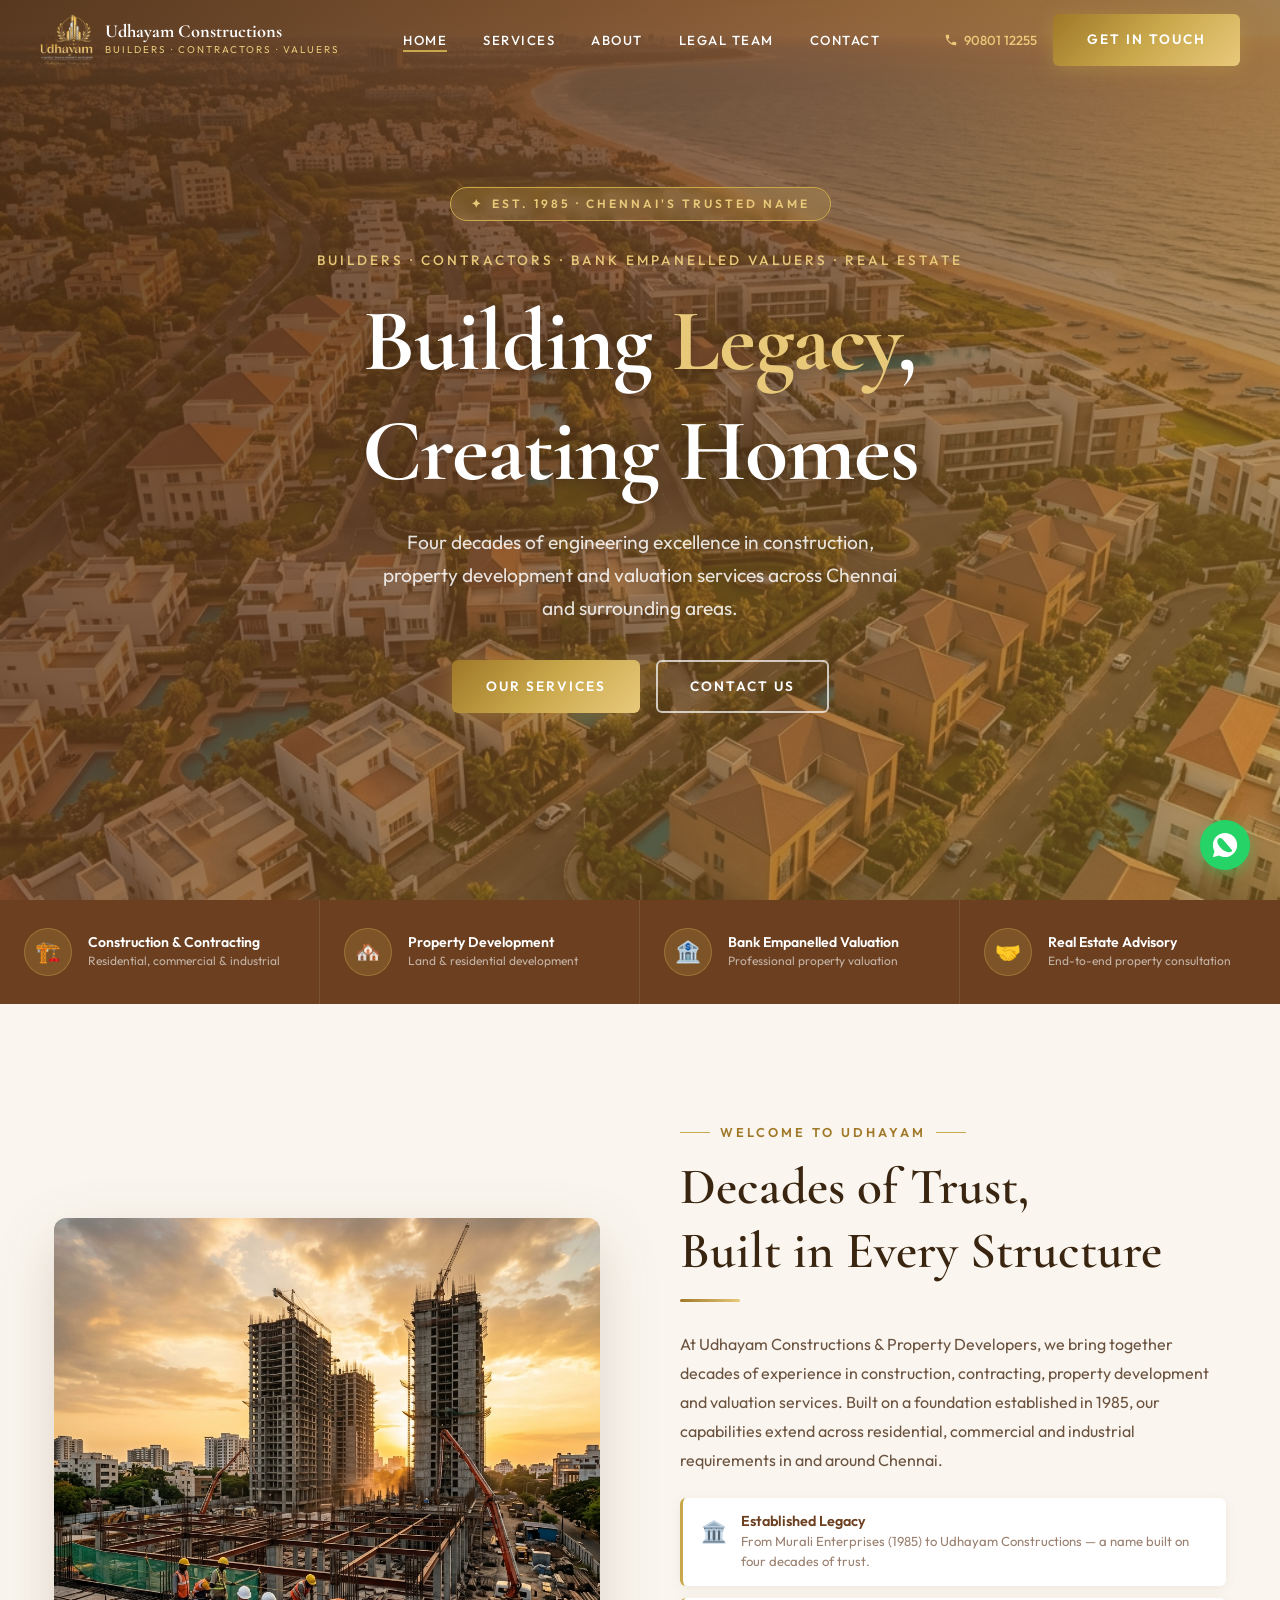
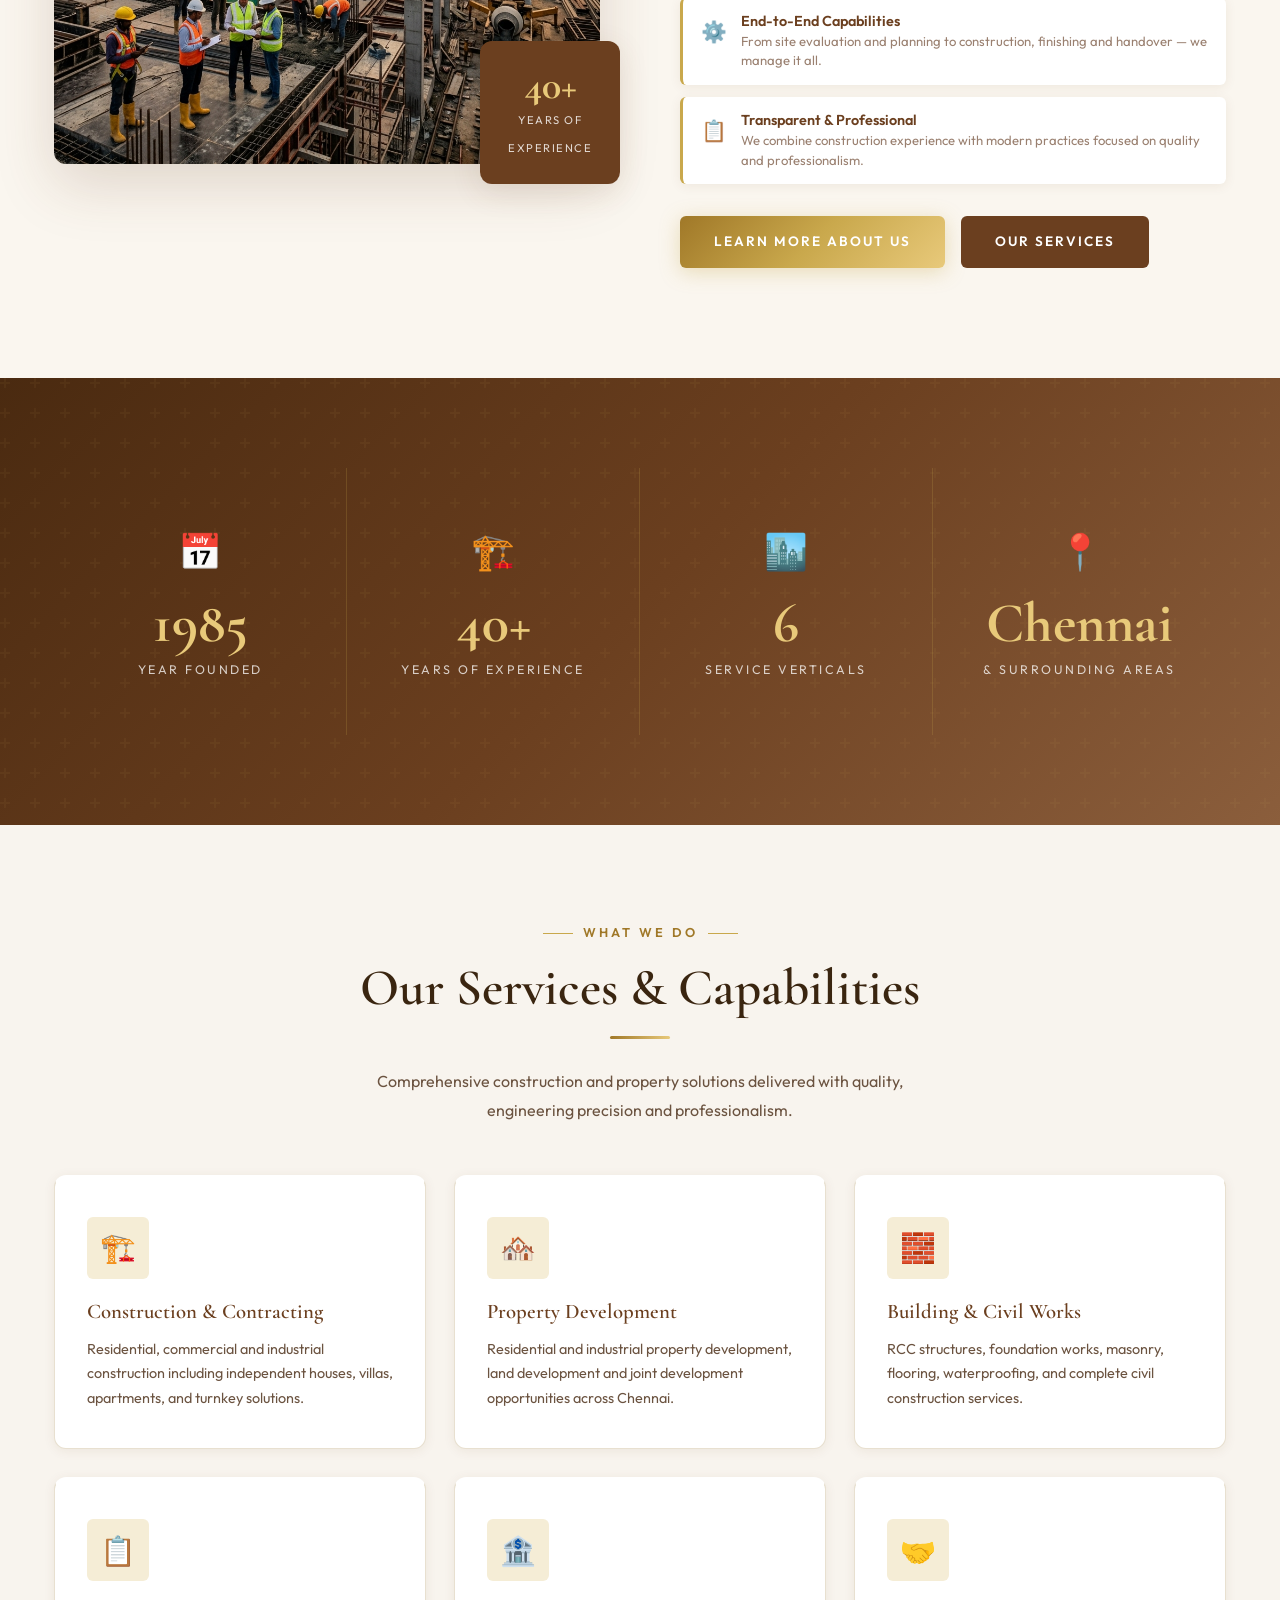
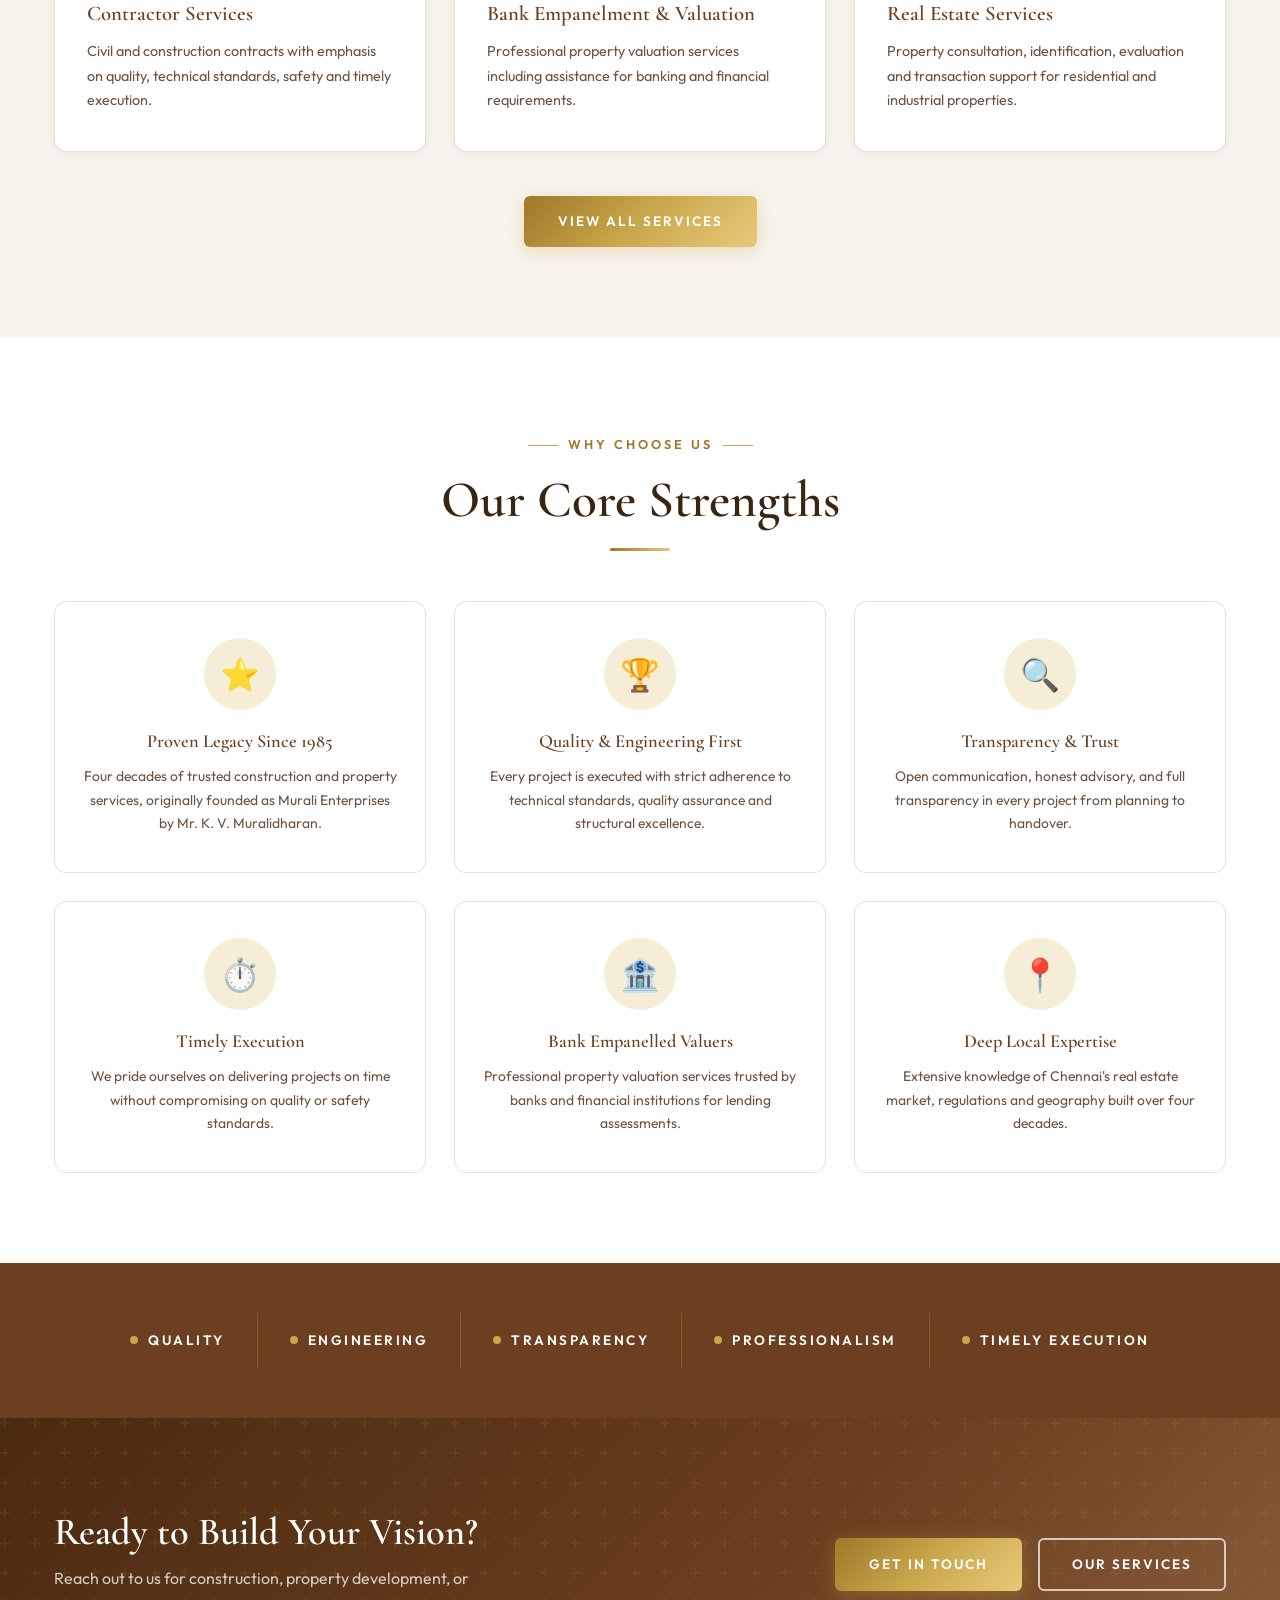
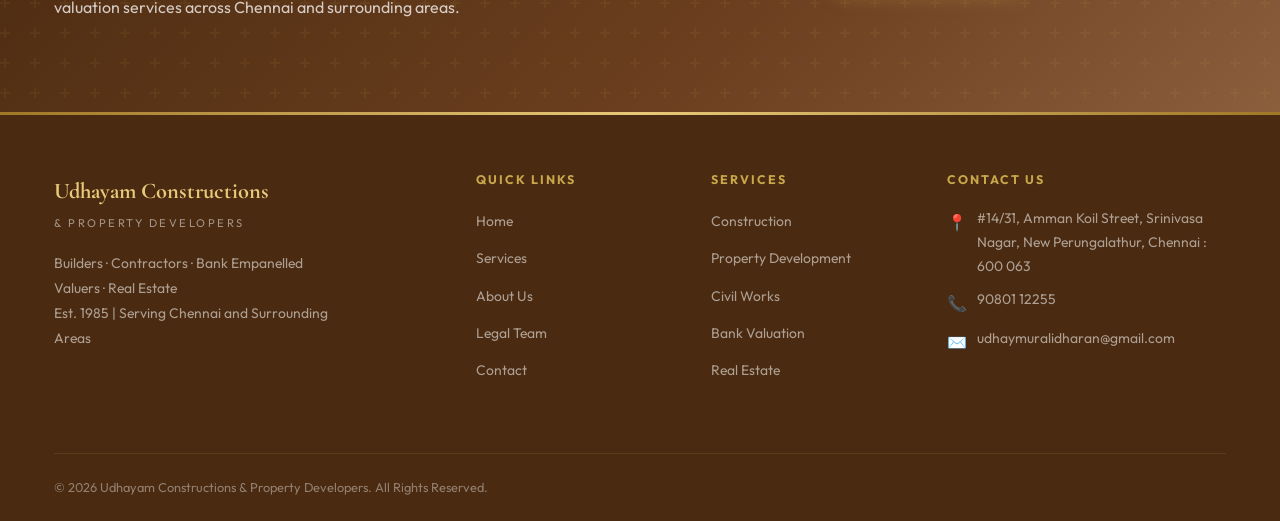
==== index.html @ 4d4fea95 "Initial commit of Udhayam Constructions website" ====
<!DOCTYPE html>
<html lang="en">
<head>
  <meta charset="UTF-8">
  <meta name="viewport" content="width=device-width, initial-scale=1.0">
  <meta http-equiv="X-UA-Compatible" content="IE=edge">
  <title>Udhayam Constructions & Property Developers | Builders, Contractors & Bank Empanelled Valuers – Chennai</title>
  <meta name="description" content="Udhayam Constructions & Property Developers – Est. 1985. Builders, Contractors, Bank Empanelled Valuers & Real Estate in Chennai. Quality construction and property solutions since 1985.">
  <link rel="stylesheet" href="style.css">
  <link rel="preconnect" href="https://fonts.googleapis.com">
  <style>
    /* Home-specific additions */
    .hero { min-height: 100vh; }
  </style>
</head>
<body>

  <!-- NAVBAR -->
  <nav id="navbar">
    <div class="nav-inner">
      <a href="index.html" class="nav-logo">
        <img src="logo.png" alt="Udhayam Constructions Logo">
        <div class="nav-logo-text">
          <span class="brand">Udhayam Constructions</span>
          <span class="tagline">Builders · Contractors · Valuers</span>
        </div>
      </a>
      <ul class="nav-links">
        <li><a href="index.html" class="active">Home</a></li>
        <li><a href="services.html">Services</a></li>
        <li><a href="about.html">About</a></li>
        <li><a href="legal-team.html">Legal Team</a></li>
        <li><a href="contact.html">Contact</a></li>
      </ul>
      <div class="nav-cta">
        <a href="tel:+919080112255" class="nav-phone">
          <svg viewBox="0 0 24 24" fill="currentColor"><path d="M6.62 10.79c1.44 2.83 3.76 5.14 6.59 6.59l2.2-2.2c.27-.27.67-.36 1.02-.24 1.12.37 2.33.57 3.57.57.55 0 1 .45 1 1V20c0 .55-.45 1-1 1-9.39 0-17-7.61-17-17 0-.55.45-1 1-1h3.5c.55 0 1 .45 1 1 0 1.25.2 2.45.57 3.57.11.35.03.74-.25 1.02l-2.2 2.2z"/></svg>
          90801 12255
        </a>
        <a href="contact.html" class="btn-primary">Get In Touch</a>
      </div>
      <div class="hamburger" id="hamburger">
        <span></span><span></span><span></span>
      </div>
    </div>
  </nav>

  <!-- Mobile Nav -->
  <div class="mobile-nav" id="mobileNav">
    <a href="index.html">Home</a>
    <a href="services.html">Services</a>
    <a href="about.html">About</a>
    <a href="legal-team.html">Legal Team</a>
    <a href="contact.html">Contact</a>
    <a href="contact.html" style="color: var(--gold-dark); font-weight:600; margin-top:8px;">📞 90801 12255</a>
  </div>

  <!-- HERO -->
  <section class="hero" id="home">
    <div class="hero-bg"></div>
    <div class="hero-overlay"></div>
    <div class="container" style="width:100%; max-width:100%;">
      <div class="hero-content">
        <div class="hero-badge">
          <span>✦</span> Est. 1985 · Chennai's Trusted Name
        </div>
        <span class="hero-sub-tag">Builders · Contractors · Bank Empanelled Valuers · Real Estate</span>
        <h1>Building <span>Legacy</span>,<br>Creating Homes</h1>
        <p class="hero-subtitle">
          Four decades of engineering excellence in construction, property development and valuation services across Chennai and surrounding areas.
        </p>
        <div class="hero-buttons">
          <a href="services.html" class="btn-primary">Our Services</a>
          <a href="contact.html" class="btn-outline">Contact Us</a>
        </div>
      </div>
    </div>

  </section>

  <!-- FEATURES BAR -->
  <section class="features-bar">
    <div class="container" style="max-width:100%; padding:0;">
      <div class="features-bar-inner">
        <div class="feature-item">
          <div class="feature-icon">🏗️</div>
          <div>
            <h4>Construction & Contracting</h4>
            <p>Residential, commercial & industrial</p>
          </div>
        </div>
        <div class="feature-item">
          <div class="feature-icon">🏘️</div>
          <div>
            <h4>Property Development</h4>
            <p>Land & residential development</p>
          </div>
        </div>
        <div class="feature-item">
          <div class="feature-icon">🏦</div>
          <div>
            <h4>Bank Empanelled Valuation</h4>
            <p>Professional property valuation</p>
          </div>
        </div>
        <div class="feature-item">
          <div class="feature-icon">🤝</div>
          <div>
            <h4>Real Estate Advisory</h4>
            <p>End-to-end property consultation</p>
          </div>
        </div>
      </div>
    </div>
  </section>

  <!-- WELCOME / ABOUT INTRO -->
  <section class="welcome-section section-pad">
    <div class="container">
      <div class="welcome-grid">
        <div class="welcome-image-wrap fade-up">
          <img src="about_bg.png" alt="Udhayam Constructions – Building Legacy Since 1985">
          <div class="image-badge">
            <span class="num">40+</span>
            <span class="label">Years of<br>Experience</span>
          </div>
        </div>
        <div class="welcome-content fade-up">
          <div class="section-title">
            <div class="section-label">Welcome To Udhayam</div>
            <h2>Decades of Trust,<br>Built in Every Structure</h2>
            <span class="gold-line"></span>
            <p>
              At Udhayam Constructions & Property Developers, we bring together decades of experience in construction, contracting, property development and valuation services. Built on a foundation established in 1985, our capabilities extend across residential, commercial and industrial requirements in and around Chennai.
            </p>
          </div>
          <div class="values-list">
            <div class="value-item">
              <div class="value-icon">🏛️</div>
              <div>
                <h4>Established Legacy</h4>
                <p>From Murali Enterprises (1985) to Udhayam Constructions — a name built on four decades of trust.</p>
              </div>
            </div>
            <div class="value-item">
              <div class="value-icon">⚙️</div>
              <div>
                <h4>End-to-End Capabilities</h4>
                <p>From site evaluation and planning to construction, finishing and handover — we manage it all.</p>
              </div>
            </div>
            <div class="value-item">
              <div class="value-icon">📋</div>
              <div>
                <h4>Transparent & Professional</h4>
                <p>We combine construction experience with modern practices focused on quality and professionalism.</p>
              </div>
            </div>
          </div>
          <div style="margin-top:32px; display:flex; gap:16px; flex-wrap:wrap;">
            <a href="about.html" class="btn-primary">Learn More About Us</a>
            <a href="services.html" class="btn-brown">Our Services</a>
          </div>
        </div>
      </div>
    </div>
  </section>

  <!-- STATS -->
  <section class="stats-section section-pad">
    <div class="container">
      <div class="stats-grid">
        <div class="stat-card fade-up">
          <div class="stat-icon">📅</div>
          <div class="stat-num">1985</div>
          <div class="stat-label">Year Founded</div>
        </div>
        <div class="stat-card fade-up">
          <div class="stat-icon">🏗️</div>
          <div class="stat-num">40+</div>
          <div class="stat-label">Years of Experience</div>
        </div>
        <div class="stat-card fade-up">
          <div class="stat-icon">🏙️</div>
          <div class="stat-num">6</div>
          <div class="stat-label">Service Verticals</div>
        </div>
        <div class="stat-card fade-up">
          <div class="stat-icon">📍</div>
          <div class="stat-num">Chennai</div>
          <div class="stat-label">& Surrounding Areas</div>
        </div>
      </div>
    </div>
  </section>

  <!-- SERVICES PREVIEW -->
  <section class="section-pad" style="background: var(--off-white);">
    <div class="container">
      <div class="section-title centered fade-up">
        <div class="section-label">What We Do</div>
        <h2>Our Services & Capabilities</h2>
        <span class="gold-line"></span>
        <p>Comprehensive construction and property solutions delivered with quality, engineering precision and professionalism.</p>
      </div>
      <div class="services-grid" style="margin-top: 50px;">
        <div class="service-card fade-up">
          <div class="service-icon-wrap">🏗️</div>
          <h3>Construction & Contracting</h3>
          <p>Residential, commercial and industrial construction including independent houses, villas, apartments, and turnkey solutions.</p>
        </div>
        <div class="service-card fade-up">
          <div class="service-icon-wrap">🏘️</div>
          <h3>Property Development</h3>
          <p>Residential and industrial property development, land development and joint development opportunities across Chennai.</p>
        </div>
        <div class="service-card fade-up">
          <div class="service-icon-wrap">🧱</div>
          <h3>Building & Civil Works</h3>
          <p>RCC structures, foundation works, masonry, flooring, waterproofing, and complete civil construction services.</p>
        </div>
        <div class="service-card fade-up">
          <div class="service-icon-wrap">📋</div>
          <h3>Contractor Services</h3>
          <p>Civil and construction contracts with emphasis on quality, technical standards, safety and timely execution.</p>
        </div>
        <div class="service-card fade-up">
          <div class="service-icon-wrap">🏦</div>
          <h3>Bank Empanelment & Valuation</h3>
          <p>Professional property valuation services including assistance for banking and financial requirements.</p>
        </div>
        <div class="service-card fade-up">
          <div class="service-icon-wrap">🤝</div>
          <h3>Real Estate Services</h3>
          <p>Property consultation, identification, evaluation and transaction support for residential and industrial properties.</p>
        </div>
      </div>
      <div class="text-center" style="margin-top: 44px;">
        <a href="services.html" class="btn-primary">View All Services</a>
      </div>
    </div>
  </section>

  <!-- WHY CHOOSE US -->
  <section class="why-section section-pad">
    <div class="container">
      <div class="section-title centered fade-up">
        <div class="section-label">Why Choose Us</div>
        <h2>Our Core Strengths</h2>
        <span class="gold-line"></span>
      </div>
      <div class="why-grid">
        <div class="why-card fade-up">
          <div class="why-icon">⭐</div>
          <h3>Proven Legacy Since 1985</h3>
          <p>Four decades of trusted construction and property services, originally founded as Murali Enterprises by Mr. K. V. Muralidharan.</p>
        </div>
        <div class="why-card fade-up">
          <div class="why-icon">🏆</div>
          <h3>Quality & Engineering First</h3>
          <p>Every project is executed with strict adherence to technical standards, quality assurance and structural excellence.</p>
        </div>
        <div class="why-card fade-up">
          <div class="why-icon">🔍</div>
          <h3>Transparency & Trust</h3>
          <p>Open communication, honest advisory, and full transparency in every project from planning to handover.</p>
        </div>
        <div class="why-card fade-up">
          <div class="why-icon">⏱️</div>
          <h3>Timely Execution</h3>
          <p>We pride ourselves on delivering projects on time without compromising on quality or safety standards.</p>
        </div>
        <div class="why-card fade-up">
          <div class="why-icon">🏦</div>
          <h3>Bank Empanelled Valuers</h3>
          <p>Professional property valuation services trusted by banks and financial institutions for lending assessments.</p>
        </div>
        <div class="why-card fade-up">
          <div class="why-icon">📍</div>
          <h3>Deep Local Expertise</h3>
          <p>Extensive knowledge of Chennai's real estate market, regulations and geography built over four decades.</p>
        </div>
      </div>
    </div>
  </section>

  <!-- VALUES STRIP -->
  <div class="values-strip">
    <div class="values-strip-inner">
      <div class="value-pill"><div class="dot"></div><span>Quality</span></div>
      <div class="value-pill"><div class="dot"></div><span>Engineering</span></div>
      <div class="value-pill"><div class="dot"></div><span>Transparency</span></div>
      <div class="value-pill"><div class="dot"></div><span>Professionalism</span></div>
      <div class="value-pill"><div class="dot"></div><span>Timely Execution</span></div>
    </div>
  </div>

  <!-- CTA BANNER -->
  <section class="cta-banner section-pad">
    <div class="container">
      <div class="cta-inner">
        <div>
          <h2>Ready to Build Your Vision?</h2>
          <p>Reach out to us for construction, property development, or valuation services across Chennai and surrounding areas.</p>
        </div>
        <div class="cta-buttons">
          <a href="contact.html" class="btn-primary">Get In Touch</a>
          <a href="services.html" class="btn-outline">Our Services</a>
        </div>
      </div>
    </div>
  </section>

  <!-- FOOTER -->
  <footer>
    <div class="container">
      <div class="footer-top">
        <div class="footer-grid">
          <div class="footer-brand">
            <div class="logo-text">Udhayam Constructions</div>
            <div class="tagline">& Property Developers</div>
            <p>Builders · Contractors · Bank Empanelled Valuers · Real Estate<br>Est. 1985 | Serving Chennai and Surrounding Areas</p>
          </div>
          <div class="footer-col">
            <h4>Quick Links</h4>
            <ul>
              <li><a href="index.html">Home</a></li>
              <li><a href="services.html">Services</a></li>
              <li><a href="about.html">About Us</a></li>
              <li><a href="legal-team.html">Legal Team</a></li>
              <li><a href="contact.html">Contact</a></li>
            </ul>
          </div>
          <div class="footer-col">
            <h4>Services</h4>
            <ul>
              <li><a href="services.html">Construction</a></li>
              <li><a href="services.html">Property Development</a></li>
              <li><a href="services.html">Civil Works</a></li>
              <li><a href="services.html">Bank Valuation</a></li>
              <li><a href="services.html">Real Estate</a></li>
            </ul>
          </div>
          <div class="footer-col">
            <h4>Contact Us</h4>
            <ul class="footer-contact">
              <li><span class="fi-icon">📍</span> #14/31, Amman Koil Street, Srinivasa Nagar, New Perungalathur, Chennai : 600 063</li>
              <li><span class="fi-icon">📞</span> <a href="tel:+919080112255">90801 12255</a></li>
              <li><span class="fi-icon">✉️</span> <a href="mailto:udhaymuralidharan@gmail.com">udhaymuralidharan@gmail.com</a></li>
            </ul>
          </div>
        </div>
      </div>
      <div class="footer-bottom">
        <p>© 2026 Udhayam Constructions & Property Developers. All Rights Reserved.</p>
      </div>
    </div>
  </footer>

  <!-- Scroll Top -->
  <a href="https://wa.me/919080112255" id="whatsapp-btn" target="_blank" aria-label="Chat on WhatsApp" style="position: fixed; bottom: 30px; right: 30px; width: 50px; height: 50px; background: #25D366; color: white; border-radius: 50%; display: flex; align-items: center; justify-content: center; z-index: 99; box-shadow: 0 4px 14px rgba(37,211,102,0.4); transition: transform 0.3s ease;">
    <svg viewBox="0 0 32 32" fill="currentColor" width="28" height="28"><path d="M16.05 2.15c-7.66 0-13.9 6.24-13.9 13.9 0 2.45.64 4.84 1.85 6.95L2 30l7.2-1.89c2.04 1.11 4.35 1.7 6.8 1.7 7.66 0 13.9-6.24 13.9-13.9S23.71 2.15 16.05 2.15zm8.39 20.08c-.35.98-2.02 1.88-2.8 1.98-.78.11-1.74.28-5.32-1.2-4.32-1.79-7.14-6.2-7.36-6.49-.21-.29-1.76-2.34-1.76-4.46 0-2.12 1.1-3.17 1.5-3.6.38-.41.83-.51 1.11-.51.28 0 .56.01.8.02.26.01.62-.1.95.7 3.51.13.56.42 1.25.48 1.4.07.15.11.33.01.52s-.17.31-.35.5c-.17.19-.36.41-.51.56-.17.17-.35.35-.15.7 1.12.35 2.5 1.13 3.69 2.2 1.18 1.07 1.97 1.82 2.25 2.3.28.49.03.75-.15.93-.17.18-.75.87-.93 1.1-.17.23-.35.19-.66.04-.32-.15-2.01-.74-3.83-2.36-1.42-1.26-2.38-2.82-2.66-3.29-.28-.47-.03-.73.15-.96.16-.2.35-.41.53-.61.18-.21.24-.35.35-.59.12-.24.06-.45-.03-.63-.08-.18-.75-1.81-1.03-2.48-.27-.65-.54-.56-.75-.57-.2-.01-.43-.01-.66-.01zm0 0"/></svg>
  </a>

  <script>
    // Navbar scroll effect
    const navbar = document.getElementById('navbar');
    window.addEventListener('scroll', () => {
      navbar.classList.toggle('scrolled', window.scrollY > 60);
      
    });

    // Hamburger
    const hamburger = document.getElementById('hamburger');
    const mobileNav = document.getElementById('mobileNav');
    hamburger.addEventListener('click', () => {
      hamburger.classList.toggle('open');
      mobileNav.classList.toggle('open');
    });

    // Fade-up on scroll
    const observer = new IntersectionObserver((entries) => {
      entries.forEach(e => { if (e.isIntersecting) e.target.classList.add('visible'); });
    }, { threshold: 0.12 });
    document.querySelectorAll('.fade-up').forEach(el => observer.observe(el));

    // Counter animation
    function animateCounter(el) {
      const target = parseFloat(el.dataset.target) || 0;
      const isText = isNaN(parseFloat(el.textContent));
      if (isText) return;
      const duration = 2000;
      const step = target / (duration / 16);
      let current = 0;
      const timer = setInterval(() => {
        current = Math.min(current + step, target);
        el.textContent = (target % 1 !== 0 ? current.toFixed(1) : Math.floor(current)) + (el.dataset.suffix || '');
        if (current >= target) clearInterval(timer);
      }, 16);
    }
    const counterObs = new IntersectionObserver((entries) => {
      entries.forEach(e => { if (e.isIntersecting) { animateCounter(e.target); counterObs.unobserve(e.target); }});
    });
    document.querySelectorAll('.stat-num[data-target]').forEach(el => counterObs.observe(el));
  </script>
</body>
</html>
---- style.css ----
/* ========================================
   UDHAYAM CONSTRUCTIONS & PROPERTY DEVELOPERS
   Main Stylesheet
   Color Palette: White, Gold, Brown
======================================== */

/* ---- Google Fonts ---- */
@import url('https://fonts.googleapis.com/css2?family=Cormorant+Garamond:ital,wght@0,300;0,400;0,500;0,600;0,700;1,400&family=Outfit:wght@300;400;500;600;700&display=swap');

/* ---- CSS Variables ---- */
:root {
  --gold: #C9A84C;
  --gold-light: #E8C97A;
  --gold-dark: #A07828;
  --gold-pale: #F5EDD6;
  --brown: #6B3F1F;
  --brown-light: #8B5E3C;
  --brown-dark: #4A2A10;
  --cream: #FAF6EF;
  --white: #FFFFFF;
  --off-white: #F8F4EE;
  --warm-gray: #E8E0D0;
  --text-dark: #3A2510;
  --text-mid: #6B5340;
  --text-light: #9A8070;
  --font-heading: 'Cormorant Garamond', Georgia, serif;
  --font-body: 'Outfit', sans-serif;
  --shadow-sm: 0 2px 12px rgba(107, 63, 31, 0.08);
  --shadow-md: 0 8px 30px rgba(107, 63, 31, 0.12);
  --shadow-lg: 0 20px 60px rgba(107, 63, 31, 0.18);
  --radius: 6px;
  --radius-lg: 12px;
  --transition: all 0.35s cubic-bezier(0.4, 0, 0.2, 1);
}

/* ---- Reset & Base ---- */
*, *::before, *::after { box-sizing: border-box; margin: 0; padding: 0; }
html { scroll-behavior: smooth; }
body {
  font-family: var(--font-body);
  font-size: 16px;
  line-height: 1.7;
  color: var(--text-dark);
  background: var(--white);
  overflow-x: hidden;
}
img { max-width: 100%; height: auto; display: block; }
a { text-decoration: none; color: inherit; transition: var(--transition); }
ul { list-style: none; }
button { cursor: pointer; border: none; background: none; font-family: inherit; }

/* ---- Typography ---- */
h1, h2, h3, h4, h5 {
  font-family: var(--font-heading);
  color: var(--text-dark);
  line-height: 1.25;
  font-weight: 600;
}
h1 { font-size: clamp(2.5rem, 6vw, 5rem); }
h2 { font-size: clamp(2rem, 4vw, 3.2rem); }
h3 { font-size: clamp(1.3rem, 2.5vw, 1.8rem); }
h4 { font-size: 1.1rem; font-family: var(--font-body); font-weight: 600; }
p { font-size: 1rem; color: var(--text-mid); line-height: 1.8; }

/* ---- Layout Utilities ---- */
.container { max-width: 1220px; margin: 0 auto; padding: 0 24px; }
.section-pad { padding: 90px 0; }
.section-pad-sm { padding: 60px 0; }
.text-center { text-align: center; }
.flex { display: flex; }
.grid { display: grid; }

/* ---- Section Title ---- */
.section-label {
  display: inline-flex;
  align-items: center;
  gap: 10px;
  font-family: var(--font-body);
  font-size: 0.8rem;
  font-weight: 600;
  letter-spacing: 3px;
  text-transform: uppercase;
  color: var(--gold-dark);
  margin-bottom: 12px;
}
.section-label::before, .section-label::after {
  content: '';
  display: block;
  width: 30px;
  height: 1px;
  background: var(--gold);
}
.section-title { margin-bottom: 16px; }
.section-title h2 { color: var(--text-dark); }
.section-title p { max-width: 600px; color: var(--text-mid); }
.section-title.centered { text-align: center; }
.section-title.centered p { margin: 0 auto; }

/* ---- Gold Divider ---- */
.gold-line {
  display: block;
  width: 60px;
  height: 3px;
  background: linear-gradient(90deg, var(--gold-dark), var(--gold-light));
  margin: 16px 0 28px;
  border-radius: 2px;
}
.section-title.centered .gold-line { margin: 16px auto 28px; }

/* ---- Buttons ---- */
.btn-primary {
  display: inline-flex;
  align-items: center;
  gap: 8px;
  background: linear-gradient(135deg, var(--gold-dark) 0%, var(--gold) 50%, var(--gold-light) 100%);
  color: var(--white);
  padding: 14px 34px;
  border-radius: var(--radius);
  font-size: 0.85rem;
  font-weight: 600;
  letter-spacing: 2px;
  text-transform: uppercase;
  box-shadow: 0 4px 20px rgba(201, 168, 76, 0.35);
  transition: var(--transition);
}
.btn-primary:hover {
  transform: translateY(-2px);
  box-shadow: 0 8px 30px rgba(201, 168, 76, 0.5);
  background: linear-gradient(135deg, var(--gold) 0%, var(--gold-light) 100%);
}
.btn-outline {
  display: inline-flex;
  align-items: center;
  gap: 8px;
  background: transparent;
  color: var(--white);
  padding: 13px 32px;
  border: 2px solid rgba(255,255,255,0.7);
  border-radius: var(--radius);
  font-size: 0.85rem;
  font-weight: 600;
  letter-spacing: 2px;
  text-transform: uppercase;
  transition: var(--transition);
}
.btn-outline:hover {
  background: rgba(255,255,255,0.12);
  border-color: var(--white);
}
.btn-brown {
  display: inline-flex;
  align-items: center;
  gap: 8px;
  background: var(--brown);
  color: var(--white);
  padding: 14px 34px;
  border-radius: var(--radius);
  font-size: 0.85rem;
  font-weight: 600;
  letter-spacing: 2px;
  text-transform: uppercase;
  transition: var(--transition);
}
.btn-brown:hover { background: var(--brown-dark); transform: translateY(-2px); }

/* ---- NAV ---- */
#navbar {
  position: fixed;
  top: 0; left: 0; right: 0;
  z-index: 1000;
  padding: 0 40px;
  transition: var(--transition);
}
#navbar.scrolled {
  background: rgba(255, 251, 245, 0.97);
  backdrop-filter: blur(12px);
  -webkit-backdrop-filter: blur(12px);
  box-shadow: 0 2px 30px rgba(107, 63, 31, 0.12);
  padding: 0 40px;
}
.nav-inner {
  display: flex;
  align-items: center;
  justify-content: space-between;
  height: 80px;
  max-width: 1220px;
  margin: 0 auto;
}
.nav-logo { display: flex; align-items: center; gap: 12px; }
.nav-logo img { height: 52px; width: auto; }
.nav-logo-text { display: flex; flex-direction: column; }
.nav-logo-text .brand { font-family: var(--font-heading); font-size: 1.15rem; font-weight: 700; color: var(--brown); line-height: 1.1; }
.nav-logo-text .tagline { font-size: 0.62rem; letter-spacing: 2px; text-transform: uppercase; color: var(--gold-dark); }
#navbar.scrolled .brand { color: var(--brown); }
#navbar:not(.scrolled) .brand { color: var(--white); }
#navbar:not(.scrolled) .tagline { color: var(--gold-light); }

.nav-links { display: flex; align-items: center; gap: 36px; }
.nav-links a {
  font-size: 0.82rem;
  font-weight: 500;
  letter-spacing: 1.5px;
  text-transform: uppercase;
  color: var(--white);
  position: relative;
  padding-bottom: 4px;
}
.nav-links a::after {
  content: '';
  position: absolute;
  bottom: 0; left: 0;
  width: 0; height: 2px;
  background: var(--gold);
  transition: var(--transition);
}
.nav-links a:hover::after, .nav-links a.active::after { width: 100%; }
#navbar.scrolled .nav-links a { color: var(--text-dark); }
.nav-links a:hover { color: var(--gold-dark); }
#navbar.scrolled .nav-links a:hover { color: var(--gold-dark); }

.nav-cta { display: flex; align-items: center; gap: 16px; }
.nav-phone {
  display: flex; align-items: center; gap: 6px;
  font-size: 0.82rem; font-weight: 500;
  color: var(--gold-light);
}
#navbar.scrolled .nav-phone { color: var(--gold-dark); }
.nav-phone svg { width: 14px; height: 14px; }

/* Hamburger */
.hamburger { display: none; flex-direction: column; gap: 5px; cursor: pointer; padding: 6px; }
.hamburger span { display: block; width: 24px; height: 2px; background: var(--white); border-radius: 2px; transition: var(--transition); }
#navbar.scrolled .hamburger span { background: var(--brown); }
.hamburger.open span:nth-child(1) { transform: rotate(45deg) translate(5px, 5px); }
.hamburger.open span:nth-child(2) { opacity: 0; }
.hamburger.open span:nth-child(3) { transform: rotate(-45deg) translate(5px, -5px); }

/* Mobile Nav */
.mobile-nav {
  display: none;
  position: fixed;
  top: 80px; left: 0; right: 0;
  background: var(--off-white);
  padding: 20px 30px 30px;
  box-shadow: var(--shadow-lg);
  z-index: 999;
  transform: translateY(-20px);
  opacity: 0;
  pointer-events: none;
  transition: var(--transition);
}
.mobile-nav.open { display: block; transform: translateY(0); opacity: 1; pointer-events: all; }
.mobile-nav a { display: block; padding: 12px 0; font-size: 1rem; font-weight: 500; color: var(--text-dark); border-bottom: 1px solid var(--warm-gray); }
.mobile-nav a:last-child { border: none; }

/* ---- PAGE BANNER ---- */
.page-banner {
  position: relative;
  min-height: 340px;
  display: flex;
  align-items: center;
  justify-content: center;
  text-align: center;
  overflow: hidden;
}
.page-banner-bg {
  position: absolute;
  inset: 0;
  background-size: cover;
  background-position: center;
  background-attachment: fixed;
}
.page-banner-overlay {
  position: absolute;
  inset: 0;
  background: linear-gradient(135deg, rgba(74, 42, 16, 0.82) 0%, rgba(107, 63, 31, 0.75) 50%, rgba(160, 120, 40, 0.6) 100%);
}
.page-banner-content {
  position: relative;
  z-index: 2;
  padding: 100px 24px 60px;
}
.page-banner-content h1 { color: var(--white); font-size: clamp(2rem, 5vw, 3.5rem); }
.page-banner-content .breadcrumb {
  display: flex;
  align-items: center;
  justify-content: center;
  gap: 8px;
  margin-top: 12px;
  font-size: 0.82rem;
  color: var(--gold-light);
  letter-spacing: 1px;
}
.page-banner-content .breadcrumb a { color: var(--gold-light); }
.page-banner-content .breadcrumb a:hover { color: var(--white); }
.page-banner-content .breadcrumb .sep { color: var(--gold); }

/* ---- HERO ---- */
.hero {
  position: relative;
  min-height: 100vh;
  display: flex;
  align-items: center;
  overflow: hidden;
}
.hero-bg {
  position: absolute;
  inset: 0;
  background-image: url('hero_bg.png');
  background-size: cover;
  background-position: center;
  animation: heroZoom 20s ease-in-out infinite alternate;
}
@keyframes heroZoom {
  from { transform: scale(1); }
  to { transform: scale(1.06); }
}
.hero-overlay {
  position: absolute;
  inset: 0;
  background: linear-gradient(
    135deg,
    rgba(74, 42, 16, 0.88) 0%,
    rgba(107, 63, 31, 0.75) 40%,
    rgba(160, 120, 40, 0.55) 100%
  );
}
.hero-content {
  position: relative;
  z-index: 2;
  max-width: 760px;
  padding: 120px 24px 120px;
  margin: 0 auto;
  text-align: center;
}
.hero-badge {
  display: inline-flex;
  align-items: center;
  gap: 8px;
  background: rgba(201, 168, 76, 0.2);
  border: 1px solid var(--gold);
  color: var(--gold-light);
  padding: 6px 20px;
  border-radius: 50px;
  font-size: 0.75rem;
  font-weight: 600;
  letter-spacing: 3px;
  text-transform: uppercase;
  margin-bottom: 28px;
  backdrop-filter: blur(6px);
}
.hero-content h1 {
  color: var(--white);
  font-size: clamp(2.8rem, 7vw, 5.5rem);
  font-weight: 700;
  letter-spacing: -1px;
  text-shadow: 0 2px 20px rgba(0,0,0,0.3);
  margin-bottom: 8px;
}
.hero-content h1 span { color: var(--gold-light); }
.hero-subtitle {
  font-size: clamp(1rem, 2vw, 1.2rem);
  color: rgba(255,255,255,0.85);
  margin: 20px auto 36px;
  max-width: 540px;
  line-height: 1.7;
}
.hero-sub-tag {
  font-family: var(--font-body);
  font-size: 0.85rem;
  font-weight: 500;
  letter-spacing: 3px;
  text-transform: uppercase;
  color: var(--gold-light);
  margin-bottom: 14px;
  display: block;
}
.hero-buttons { display: flex; gap: 16px; justify-content: center; flex-wrap: wrap; }
.hero-stats {
  position: absolute;
  bottom: 0;
  left: 0; right: 0;
  z-index: 3;
  display: grid;
  grid-template-columns: 1fr;
  background: rgba(255, 251, 245, 0.06);
  backdrop-filter: blur(12px);
  -webkit-backdrop-filter: blur(12px);
  border-top: 1px solid rgba(201, 168, 76, 0.25);
}
.hero-stat {
  padding: 22px 20px;
  text-align: center;
  border-right: 1px solid rgba(201, 168, 76, 0.2);
}
.hero-stat:last-child { border: none; }
.hero-stat .num {
  font-family: var(--font-heading);
  font-size: 2.4rem;
  font-weight: 700;
  color: var(--gold-light);
  line-height: 1;
}
.hero-stat .label {
  font-size: 0.72rem;
  letter-spacing: 2px;
  text-transform: uppercase;
  color: rgba(255,255,255,0.7);
  margin-top: 4px;
}

/* ---- FEATURES BAR ---- */
.features-bar { background: var(--brown); padding: 0; }
.features-bar-inner {
  display: grid;
  grid-template-columns: repeat(4, 1fr);
}
.feature-item {
  display: flex;
  align-items: center;
  gap: 16px;
  padding: 28px 24px;
  border-right: 1px solid rgba(255,255,255,0.1);
  transition: var(--transition);
}
.feature-item:last-child { border: none; }
.feature-item:hover { background: rgba(255,255,255,0.06); }
.feature-icon {
  width: 48px;
  height: 48px;
  background: rgba(201, 168, 76, 0.2);
  border: 1px solid rgba(201, 168, 76, 0.4);
  border-radius: 50%;
  display: flex;
  align-items: center;
  justify-content: center;
  flex-shrink: 0;
  font-size: 1.3rem;
}
.feature-item h4 { color: var(--white); font-size: 0.88rem; margin-bottom: 2px; font-family: var(--font-body); font-weight: 600; }
.feature-item p { color: rgba(255,255,255,0.6); font-size: 0.75rem; line-height: 1.4; }

/* ---- WELCOME / ABOUT SECTION ---- */
.welcome-section { background: var(--cream); }
.welcome-grid {
  display: grid;
  grid-template-columns: 1fr 1fr;
  gap: 80px;
  align-items: center;
}
.welcome-image-wrap { position: relative; }
.welcome-image-wrap img {
  width: 100%;
  border-radius: var(--radius-lg);
  box-shadow: var(--shadow-lg);
}
.image-badge {
  position: absolute;
  bottom: -20px;
  right: -20px;
  background: var(--brown);
  color: var(--white);
  padding: 24px 28px;
  border-radius: var(--radius-lg);
  text-align: center;
  box-shadow: var(--shadow-md);
}
.image-badge .num {
  font-family: var(--font-heading);
  font-size: 2.5rem;
  font-weight: 700;
  color: var(--gold-light);
  display: block;
  line-height: 1;
}
.image-badge .label { font-size: 0.7rem; letter-spacing: 1.5px; text-transform: uppercase; color: rgba(255,255,255,0.8); margin-top: 4px; }
.welcome-content { padding: 20px 0; }
.values-list { margin-top: 24px; display: flex; flex-direction: column; gap: 12px; }
.value-item {
  display: flex;
  align-items: flex-start;
  gap: 14px;
  padding: 14px 18px;
  background: var(--white);
  border-radius: var(--radius);
  border-left: 3px solid var(--gold);
  box-shadow: var(--shadow-sm);
  transition: var(--transition);
}
.value-item:hover { transform: translateX(6px); box-shadow: var(--shadow-md); }
.value-icon { font-size: 1.3rem; flex-shrink: 0; margin-top: 2px; }
.value-item h4 { font-size: 0.9rem; color: var(--brown); margin-bottom: 2px; }
.value-item p { font-size: 0.82rem; color: var(--text-light); line-height: 1.5; }

/* ---- STATS COUNTER ---- */
.stats-section {
  background: linear-gradient(135deg, var(--brown-dark) 0%, var(--brown) 50%, var(--brown-light) 100%);
  position: relative;
  overflow: hidden;
}
.stats-section::before {
  content: '';
  position: absolute;
  inset: 0;
  background: url("data:image/svg+xml,%3Csvg width='60' height='60' viewBox='0 0 60 60' xmlns='http://www.w3.org/2000/svg'%3E%3Cg fill='none' fill-rule='evenodd'%3E%3Cg fill='%23C9A84C' fill-opacity='0.06'%3E%3Cpath d='M36 34v-4h-2v4h-4v2h4v4h2v-4h4v-2h-4zm0-30V0h-2v4h-4v2h4v4h2V6h4V4h-4zM6 34v-4H4v4H0v2h4v4h2v-4h4v-2H6zM6 4V0H4v4H0v2h4v4h2V6h4V4H6z'/%3E%3C/g%3E%3C/g%3E%3C/svg%3E");
}
.stats-grid {
  display: grid;
  grid-template-columns: repeat(4, 1fr);
  gap: 0;
  position: relative;
  z-index: 1;
}
.stat-card {
  text-align: center;
  padding: 54px 30px;
  border-right: 1px solid rgba(201, 168, 76, 0.2);
  transition: var(--transition);
}
.stat-card:last-child { border: none; }
.stat-card:hover { background: rgba(201, 168, 76, 0.05); }
.stat-icon { font-size: 2.2rem; margin-bottom: 14px; }
.stat-num {
  font-family: var(--font-heading);
  font-size: 3.5rem;
  font-weight: 700;
  color: var(--gold-light);
  line-height: 1;
  margin-bottom: 8px;
}
.stat-label { font-size: 0.78rem; letter-spacing: 2.5px; text-transform: uppercase; color: rgba(255,255,255,0.75); }

/* ---- SERVICES PAGE ---- */
.services-intro { background: var(--cream); }
.services-grid {
  display: grid;
  grid-template-columns: repeat(3, 1fr);
  gap: 28px;
  margin-top: 50px;
}
.service-card {
  background: var(--white);
  border-radius: var(--radius-lg);
  padding: 38px 32px;
  box-shadow: var(--shadow-sm);
  border: 1px solid var(--warm-gray);
  border-top: 4px solid transparent;
  transition: var(--transition);
  position: relative;
  overflow: hidden;
}
.service-card::before {
  content: '';
  position: absolute;
  top: 0; left: 0; right: 0;
  height: 4px;
  background: linear-gradient(90deg, var(--gold-dark), var(--gold-light));
  transform: scaleX(0);
  transform-origin: left;
  transition: var(--transition);
}
.service-card:hover::before { transform: scaleX(1); }
.service-card:hover {
  transform: translateY(-6px);
  box-shadow: var(--shadow-lg);
  border-color: transparent;
}
.service-num {
  font-family: var(--font-heading);
  font-size: 4rem;
  font-weight: 700;
  color: var(--gold-pale);
  line-height: 1;
  margin-bottom: 16px;
}
.service-icon-wrap {
  width: 62px; height: 62px;
  background: var(--gold-pale);
  border-radius: var(--radius);
  display: flex; align-items: center; justify-content: center;
  font-size: 1.8rem;
  margin-bottom: 20px;
  transition: var(--transition);
}
.service-card:hover .service-icon-wrap { background: var(--gold); }
.service-card h3 { font-size: 1.3rem; color: var(--brown); margin-bottom: 12px; }
.service-card p { font-size: 0.9rem; color: var(--text-mid); line-height: 1.7; }
.service-list { margin-top: 14px; }
.service-list li {
  font-size: 0.85rem;
  color: var(--text-mid);
  padding: 5px 0;
  border-bottom: 1px solid var(--warm-gray);
  display: flex;
  align-items: center;
  gap: 8px;
}
.service-list li::before { content: '◆'; color: var(--gold); font-size: 0.5rem; flex-shrink: 0; }
.service-list li:last-child { border: none; }

/* ---- VALUES STRIP ---- */
.values-strip {
  background: var(--brown);
  padding: 50px 0;
}
.values-strip-inner {
  display: flex;
  align-items: center;
  justify-content: center;
  gap: 0;
  flex-wrap: wrap;
}
.value-pill {
  display: flex;
  align-items: center;
  gap: 10px;
  padding: 16px 32px;
  border-right: 1px solid rgba(201, 168, 76, 0.3);
}
.value-pill:last-child { border: none; }
.value-pill .dot { width: 8px; height: 8px; background: var(--gold); border-radius: 50%; }
.value-pill span { font-size: 0.85rem; font-weight: 600; letter-spacing: 2.5px; text-transform: uppercase; color: var(--white); }

/* ---- ABOUT PAGE ---- */
.about-story { background: var(--white); }
.about-grid {
  display: grid;
  grid-template-columns: 1fr 1fr;
  gap: 80px;
  align-items: center;
}
.about-image-wrap { position: relative; }
.about-image-wrap img {
  width: 100%;
  border-radius: var(--radius-lg);
  box-shadow: var(--shadow-lg);
}
.about-year-badge {
  position: absolute;
  top: -20px;
  left: -20px;
  background: linear-gradient(135deg, var(--gold-dark), var(--gold));
  color: var(--white);
  padding: 24px 28px;
  border-radius: var(--radius-lg);
  text-align: center;
  box-shadow: var(--shadow-md);
}
.about-year-badge .year { font-family: var(--font-heading); font-size: 2.2rem; font-weight: 700; display: block; line-height: 1; }
.about-year-badge .est { font-size: 0.65rem; letter-spacing: 2px; text-transform: uppercase; opacity: 0.9; }
.timeline { margin-top: 32px; display: flex; flex-direction: column; gap: 0; }
.timeline-item {
  display: flex;
  gap: 20px;
  padding-bottom: 28px;
  position: relative;
}
.timeline-item::before {
  content: '';
  position: absolute;
  left: 19px; top: 40px;
  bottom: 0;
  width: 1px;
  background: linear-gradient(to bottom, var(--gold), transparent);
}
.timeline-item:last-child::before { display: none; }
.tl-dot {
  width: 40px; height: 40px;
  background: var(--gold-pale);
  border: 2px solid var(--gold);
  border-radius: 50%;
  display: flex; align-items: center; justify-content: center;
  flex-shrink: 0;
  font-size: 0.75rem;
  color: var(--gold-dark);
  font-weight: 700;
}
.tl-content h4 { color: var(--brown); font-size: 0.95rem; margin-bottom: 4px; }
.tl-content p { font-size: 0.85rem; color: var(--text-light); line-height: 1.6; }

/* ---- CAPABILITIES ---- */
.capabilities-section { background: var(--cream); }
.capabilities-grid {
  display: grid;
  grid-template-columns: repeat(5, 1fr);
  gap: 20px;
  margin-top: 50px;
}
.cap-card {
  background: var(--white);
  border-radius: var(--radius-lg);
  padding: 30px 20px;
  text-align: center;
  box-shadow: var(--shadow-sm);
  border: 1px solid var(--warm-gray);
  transition: var(--transition);
}
.cap-card:hover { transform: translateY(-4px); box-shadow: var(--shadow-md); background: var(--brown); }
.cap-card:hover .cap-icon { background: rgba(201, 168, 76, 0.2); }
.cap-card:hover h4 { color: var(--white); }
.cap-icon { font-size: 2rem; margin-bottom: 14px; }
.cap-card h4 { font-size: 0.82rem; font-weight: 600; color: var(--brown); letter-spacing: 0.5px; line-height: 1.4; }

/* ---- LEGAL TEAM PAGE ---- */
.legal-team-section { background: var(--cream); }
.team-grid {
  display: grid;
  grid-template-columns: repeat(3, 1fr);
  gap: 30px;
  margin-top: 50px;
}
.team-card {
  background: var(--white);
  border-radius: var(--radius-lg);
  overflow: hidden;
  box-shadow: var(--shadow-sm);
  border: 1px solid var(--warm-gray);
  transition: var(--transition);
}
.team-card:hover { transform: translateY(-6px); box-shadow: var(--shadow-lg); }
.team-photo {
  height: 280px;
  background: linear-gradient(135deg, var(--brown) 0%, var(--brown-light) 100%);
  display: flex;
  align-items: center;
  justify-content: center;
  position: relative;
  overflow: hidden;
}
.team-photo .avatar {
  width: 100px; height: 100px;
  background: rgba(201, 168, 76, 0.2);
  border: 3px solid var(--gold);
  border-radius: 50%;
  display: flex; align-items: center; justify-content: center;
  font-size: 2.8rem;
  color: var(--gold-light);
}
.team-photo-overlay {
  position: absolute;
  bottom: 0; left: 0; right: 0;
  background: linear-gradient(to top, rgba(74, 42, 16, 0.8), transparent);
  padding: 20px;
}
.team-info { padding: 24px 28px 30px; }
.team-info h3 { font-size: 1.3rem; color: var(--brown); margin-bottom: 4px; }
.team-role {
  font-size: 0.78rem;
  font-weight: 600;
  letter-spacing: 2px;
  text-transform: uppercase;
  color: var(--gold-dark);
  margin-bottom: 14px;
}
.team-divider { width: 40px; height: 2px; background: var(--gold); margin-bottom: 14px; }
.team-info p { font-size: 0.87rem; color: var(--text-mid); line-height: 1.7; }
.team-placeholder {
  background: var(--white);
  border-radius: var(--radius-lg);
  border: 2px dashed var(--warm-gray);
  padding: 60px 40px;
  text-align: center;
  display: flex;
  flex-direction: column;
  align-items: center;
  justify-content: center;
  gap: 12px;
}
.team-placeholder .ph-icon { font-size: 3rem; color: var(--warm-gray); }
.team-placeholder h3 { color: var(--text-light); font-size: 1.1rem; }
.team-placeholder p { font-size: 0.85rem; color: var(--text-light); }

/* ---- CONTACT PAGE ---- */
.contact-section { background: var(--cream); }
.contact-grid {
  display: grid;
  grid-template-columns: 1fr 1.4fr;
  gap: 60px;
  align-items: start;
}
.contact-info-wrap { padding-top: 8px; }
.contact-info-item {
  display: flex;
  align-items: flex-start;
  gap: 18px;
  margin-bottom: 30px;
  padding: 24px;
  background: var(--white);
  border-radius: var(--radius-lg);
  box-shadow: var(--shadow-sm);
  border-left: 3px solid var(--gold);
}
.ci-icon {
  width: 52px; height: 52px;
  background: var(--gold-pale);
  border-radius: var(--radius);
  display: flex; align-items: center; justify-content: center;
  font-size: 1.4rem;
  flex-shrink: 0;
}
.ci-text h4 { color: var(--brown); font-size: 0.9rem; margin-bottom: 6px; font-family: var(--font-body); font-weight: 600; }
.ci-text p, .ci-text a { font-size: 0.9rem; color: var(--text-mid); }
.ci-text a:hover { color: var(--gold-dark); }
.contact-form-wrap {
  background: var(--white);
  border-radius: var(--radius-lg);
  padding: 42px 44px;
  box-shadow: var(--shadow-md);
  border: 1px solid var(--warm-gray);
}
.contact-form-wrap h3 { font-size: 1.8rem; color: var(--brown); margin-bottom: 6px; }
.contact-form-wrap .sub { font-size: 0.9rem; color: var(--text-light); margin-bottom: 30px; }
.form-row { display: grid; grid-template-columns: 1fr 1fr; gap: 20px; margin-bottom: 20px; }
.form-group { margin-bottom: 20px; }
.form-group label {
  display: block;
  font-size: 0.78rem;
  font-weight: 600;
  letter-spacing: 1.5px;
  text-transform: uppercase;
  color: var(--brown);
  margin-bottom: 8px;
}
.form-group input, .form-group select, .form-group textarea {
  width: 100%;
  padding: 13px 16px;
  background: var(--off-white);
  border: 1.5px solid var(--warm-gray);
  border-radius: var(--radius);
  font-family: var(--font-body);
  font-size: 0.9rem;
  color: var(--text-dark);
  transition: var(--transition);
  outline: none;
  resize: vertical;
}
.form-group input:focus, .form-group select:focus, .form-group textarea:focus {
  border-color: var(--gold);
  background: var(--white);
  box-shadow: 0 0 0 3px rgba(201, 168, 76, 0.15);
}
.form-group textarea { min-height: 120px; }
.form-submit { width: 100%; padding: 16px; font-size: 0.9rem; }

/* ---- CTA BANNER ---- */
.cta-banner {
  background: linear-gradient(135deg, var(--brown-dark) 0%, var(--brown) 60%, var(--brown-light) 100%);
  position: relative;
  overflow: hidden;
}
.cta-banner::before {
  content: '';
  position: absolute;
  inset: 0;
  background: url("data:image/svg+xml,%3Csvg width='60' height='60' viewBox='0 0 60 60' xmlns='http://www.w3.org/2000/svg'%3E%3Cg fill='none'%3E%3Cg fill='%23C9A84C' fill-opacity='0.08'%3E%3Cpath d='M36 34v-4h-2v4h-4v2h4v4h2v-4h4v-2h-4zm0-30V0h-2v4h-4v2h4v4h2V6h4V4h-4zM6 34v-4H4v4H0v2h4v4h2v-4h4v-2H6zM6 4V0H4v4H0v2h4v4h2V6h4V4H6z'/%3E%3C/g%3E%3C/g%3E%3C/svg%3E");
}
.cta-inner {
  position: relative;
  z-index: 1;
  display: flex;
  align-items: center;
  justify-content: space-between;
  gap: 40px;
  flex-wrap: wrap;
}
.cta-inner h2 { color: var(--white); font-size: clamp(1.8rem, 3vw, 2.8rem); margin-bottom: 8px; }
.cta-inner p { color: rgba(255,255,255,0.75); font-size: 1rem; max-width: 480px; }
.cta-buttons { display: flex; gap: 16px; flex-shrink: 0; flex-wrap: wrap; }

/* ---- FOOTER ---- */
footer {
  background: var(--brown-dark);
  position: relative;
  overflow: hidden;
}
footer::before {
  content: '';
  position: absolute;
  top: 0; left: 0; right: 0;
  height: 3px;
  background: linear-gradient(90deg, var(--gold-dark), var(--gold-light), var(--gold-dark));
}
.footer-top {
  padding: 60px 0;
  border-bottom: 1px solid rgba(201, 168, 76, 0.15);
}
.footer-grid {
  display: grid;
  grid-template-columns: 2fr 1fr 1fr 1.5fr;
  gap: 50px;
}
.footer-brand .logo-text { font-family: var(--font-heading); font-size: 1.4rem; color: var(--gold-light); font-weight: 700; margin-bottom: 4px; }
.footer-brand .tagline { font-size: 0.7rem; letter-spacing: 2.5px; text-transform: uppercase; color: rgba(255,255,255,0.5); margin-bottom: 18px; }
.footer-brand p { font-size: 0.87rem; color: rgba(255,255,255,0.55); line-height: 1.8; max-width: 280px; }
.footer-col h4 { font-family: var(--font-body); font-size: 0.78rem; font-weight: 700; letter-spacing: 2px; text-transform: uppercase; color: var(--gold); margin-bottom: 20px; }
.footer-col ul li { margin-bottom: 10px; }
.footer-col ul li a { font-size: 0.87rem; color: rgba(255,255,255,0.55); transition: var(--transition); }
.footer-col ul li a:hover { color: var(--gold-light); padding-left: 4px; }
.footer-contact li {
  display: flex;
  align-items: flex-start;
  gap: 10px;
  margin-bottom: 14px;
  font-size: 0.87rem;
  color: rgba(255,255,255,0.55);
}
.footer-contact li .fi-icon { color: var(--gold); font-size: 1rem; margin-top: 2px; flex-shrink: 0; }
.footer-contact li a { color: rgba(255,255,255,0.55); }
.footer-contact li a:hover { color: var(--gold-light); }
.footer-bottom {
  padding: 22px 0;
  display: flex;
  align-items: center;
  justify-content: space-between;
  gap: 20px;
  flex-wrap: wrap;
}
.footer-bottom p { font-size: 0.8rem; color: rgba(255,255,255,0.4); }
.footer-bottom p a { color: var(--gold-light); }
.social-links { display: flex; gap: 10px; }
.social-link {
  width: 36px; height: 36px;
  border: 1px solid rgba(201, 168, 76, 0.3);
  border-radius: 50%;
  display: flex; align-items: center; justify-content: center;
  color: rgba(255,255,255,0.5);
  font-size: 0.85rem;
  transition: var(--transition);
}
.social-link:hover { background: var(--gold); border-color: var(--gold); color: var(--white); transform: translateY(-2px); }

/* ---- SCROLL TO TOP ---- */
#scroll-top {
  position: fixed;
  bottom: 32px; right: 32px;
  width: 46px; height: 46px;
  background: linear-gradient(135deg, var(--gold-dark), var(--gold));
  color: var(--white);
  border-radius: 50%;
  display: flex; align-items: center; justify-content: center;
  font-size: 1.1rem;
  box-shadow: 0 4px 20px rgba(201, 168, 76, 0.4);
  cursor: pointer;
  opacity: 0;
  pointer-events: none;
  transition: var(--transition);
  z-index: 999;
}
#scroll-top.visible { opacity: 1; pointer-events: all; }
#scroll-top:hover { transform: translateY(-3px); box-shadow: 0 8px 30px rgba(201, 168, 76, 0.5); }

/* ---- ANIMATIONS ---- */
.fade-up {
  opacity: 0;
  transform: translateY(30px);
  transition: opacity 0.7s ease, transform 0.7s ease;
}
.fade-up.visible { opacity: 1; transform: translateY(0); }
.fade-up:nth-child(2) { transition-delay: 0.1s; }
.fade-up:nth-child(3) { transition-delay: 0.2s; }
.fade-up:nth-child(4) { transition-delay: 0.3s; }
.fade-up:nth-child(5) { transition-delay: 0.4s; }
.fade-up:nth-child(6) { transition-delay: 0.5s; }

/* ---- WHY CHOOSE US ---- */
.why-section { background: var(--white); }
.why-grid {
  display: grid;
  grid-template-columns: repeat(3, 1fr);
  gap: 28px;
  margin-top: 50px;
}
.why-card {
  padding: 36px 28px;
  border-radius: var(--radius-lg);
  border: 1px solid var(--warm-gray);
  text-align: center;
  transition: var(--transition);
  background: var(--white);
  position: relative;
  overflow: hidden;
}
.why-card::after {
  content: '';
  position: absolute;
  bottom: 0; left: 0; right: 0;
  height: 0;
  background: linear-gradient(to top, rgba(107, 63, 31, 0.04), transparent);
  transition: var(--transition);
}
.why-card:hover { transform: translateY(-5px); box-shadow: var(--shadow-lg); border-color: var(--gold-pale); }
.why-card:hover::after { height: 100%; }
.why-icon {
  width: 72px; height: 72px;
  background: var(--gold-pale);
  border-radius: 50%;
  display: flex; align-items: center; justify-content: center;
  font-size: 2rem;
  margin: 0 auto 20px;
  transition: var(--transition);
}
.why-card:hover .why-icon { background: var(--gold); }
.why-card h3 { font-size: 1.15rem; color: var(--brown); margin-bottom: 12px; }
.why-card p { font-size: 0.87rem; color: var(--text-mid); line-height: 1.7; }

/* ---- RESPONSIVE ---- */
@media (max-width: 1024px) {
  .services-grid { grid-template-columns: repeat(2, 1fr); }
  .footer-grid { grid-template-columns: 1fr 1fr; gap: 40px; }
  .capabilities-grid { grid-template-columns: repeat(3, 1fr); }
}
@media (max-width: 900px) {
  .welcome-grid, .about-grid, .contact-grid { grid-template-columns: 1fr; gap: 40px; }
  .stats-grid { grid-template-columns: repeat(2, 1fr); }
  .features-bar-inner { grid-template-columns: repeat(2, 1fr); }
  .why-grid { grid-template-columns: repeat(2, 1fr); }
  .team-grid { grid-template-columns: 1fr !important; max-width: 500px !important; margin: 0 auto !important; }
  .cta-inner { flex-direction: column; text-align: center; }
  .cta-inner p { margin: 0 auto; }
  /* About page grids */
  div[style*="grid-template-columns: 1fr 1.6fr"],
  div[style*="grid-template-columns: 1fr 1fr 1fr"] {
    display: flex !important;
    flex-direction: column !important;
    gap: 24px !important;
  }
  /* Legal team grid */
  div[style*="grid-template-columns: 1fr 1fr"] {
    grid-template-columns: 1fr !important;
    max-width: 500px !important;
    margin: 0 auto !important;
  }
}
@media (max-width: 768px) {
  #navbar { padding: 0 20px; }
  .nav-links, .nav-cta { display: none; }
  .hamburger { display: flex; }
  .hero-stats { grid-template-columns: 1fr; position: relative; }
  .hero-stat { border: none; border-top: 1px solid rgba(201,168,76,0.2); }
  .services-grid { grid-template-columns: 1fr; }
  .why-grid { grid-template-columns: 1fr; }
  .team-grid { grid-template-columns: 1fr !important; max-width: 500px !important; margin: 0 auto !important; }
  .capabilities-grid { grid-template-columns: repeat(2, 1fr); }
  .form-row { grid-template-columns: 1fr; }
  .footer-grid { grid-template-columns: 1fr; }
  .footer-bottom { flex-direction: column; text-align: center; }
  .values-strip-inner { flex-direction: column; gap: 0; }
  .value-pill { border-right: none; border-bottom: 1px solid rgba(201, 168, 76, 0.3); width: 100%; justify-content: center; }
  .value-pill:last-child { border: none; }
  .contact-form-wrap { padding: 28px 24px; }
  /* Stack all inline grid layouts */
  div[style*="grid-template-columns: 1fr 1.6fr"],
  div[style*="grid-template-columns: 1fr 1fr 1fr"],
  div[style*="grid-template-columns: 1fr 1fr"] {
    display: flex !important;
    flex-direction: column !important;
    gap: 24px !important;
    max-width: 100% !important;
  }
  /* About story image */
  .about-image-wrap { max-height: 320px; overflow: hidden; }
  /* Founder section photo centering */
  .about-image-wrap img { border-radius: var(--radius-lg); }
}
@media (max-width: 480px) {
  .section-pad { padding: 60px 0; }
  .hero-content { padding: 100px 20px 80px; }
  .features-bar-inner { grid-template-columns: 1fr; }
  .stats-grid { grid-template-columns: 1fr 1fr; }
  .stat-card { padding: 36px 18px; }
  .capabilities-grid { grid-template-columns: repeat(2, 1fr); }
  .image-badge { right: 0; bottom: -16px; }
  div[style*="grid-template-columns: 1fr 1.6fr"],
  div[style*="grid-template-columns: 1fr 1fr 1fr"],
  div[style*="grid-template-columns: 1fr 1fr"] {
    display: flex !important;
    flex-direction: column !important;
    gap: 20px !important;
    max-width: 100% !important;
  }
}
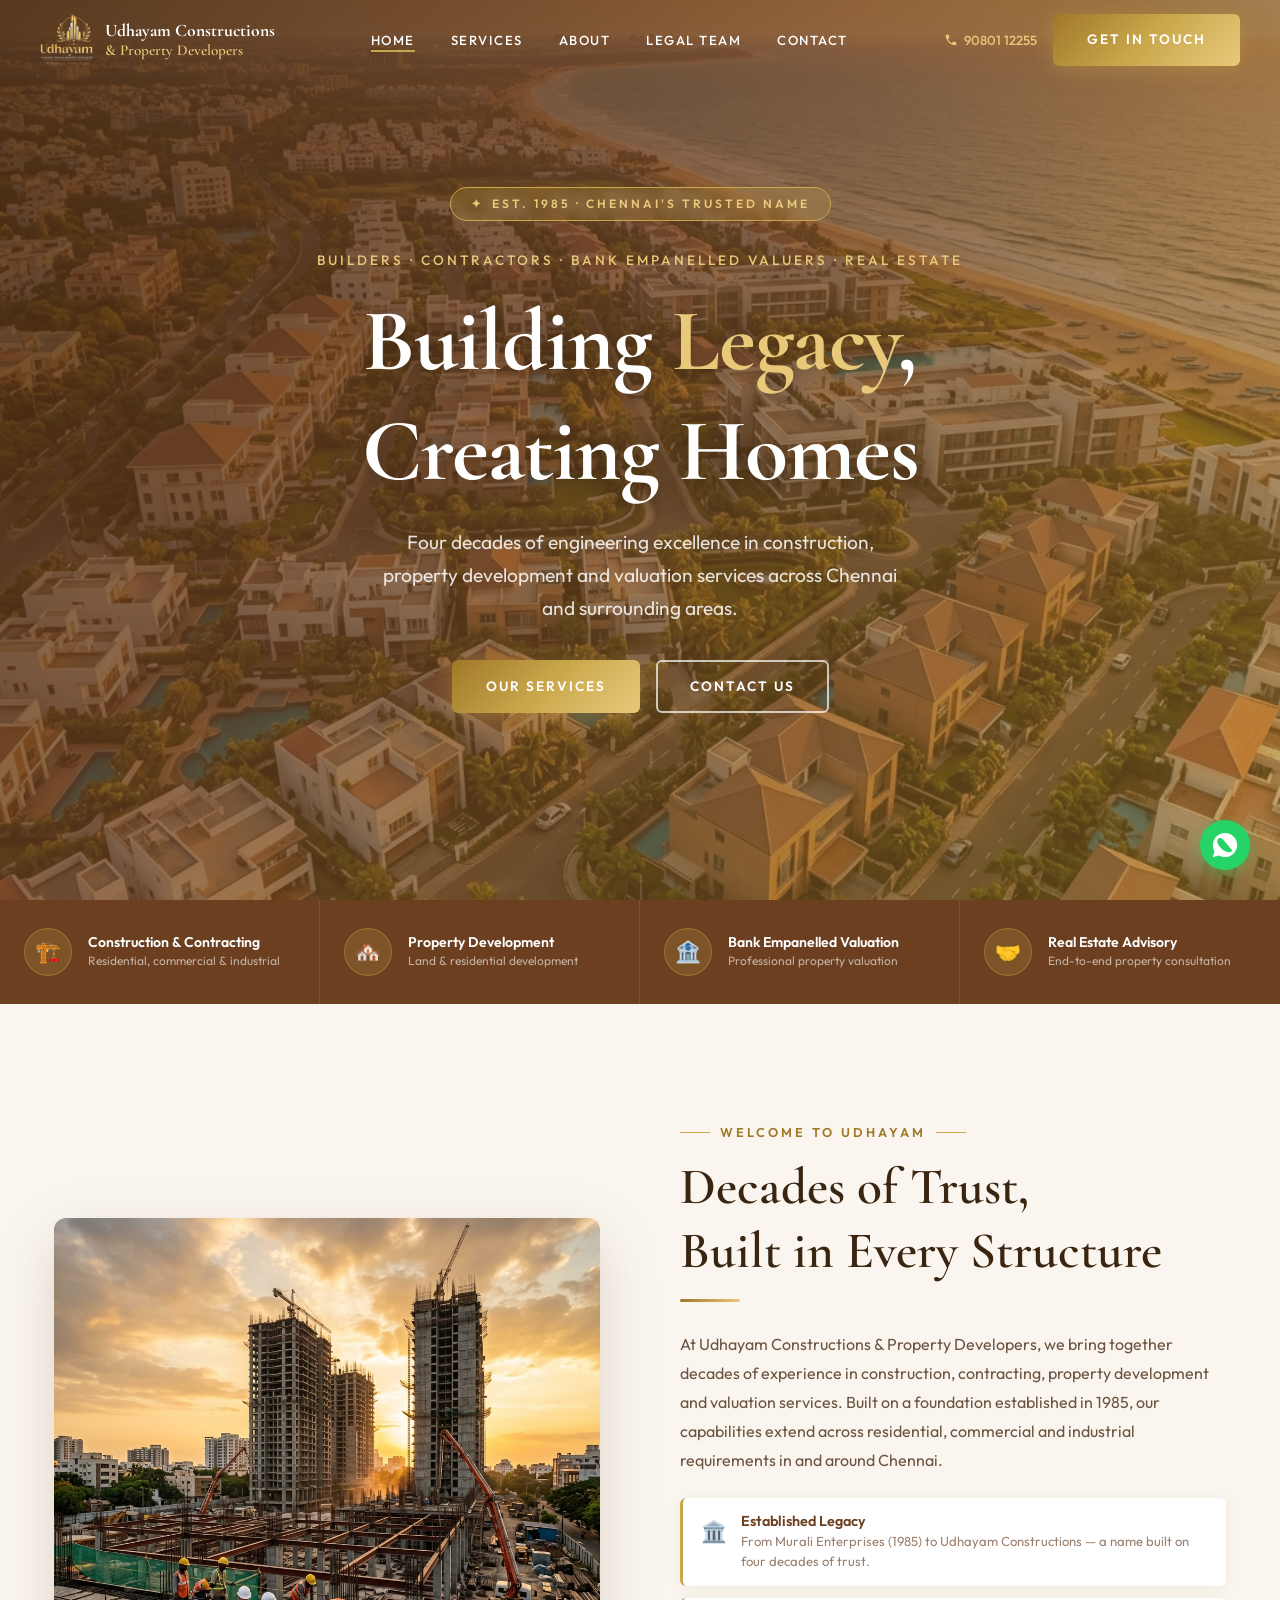
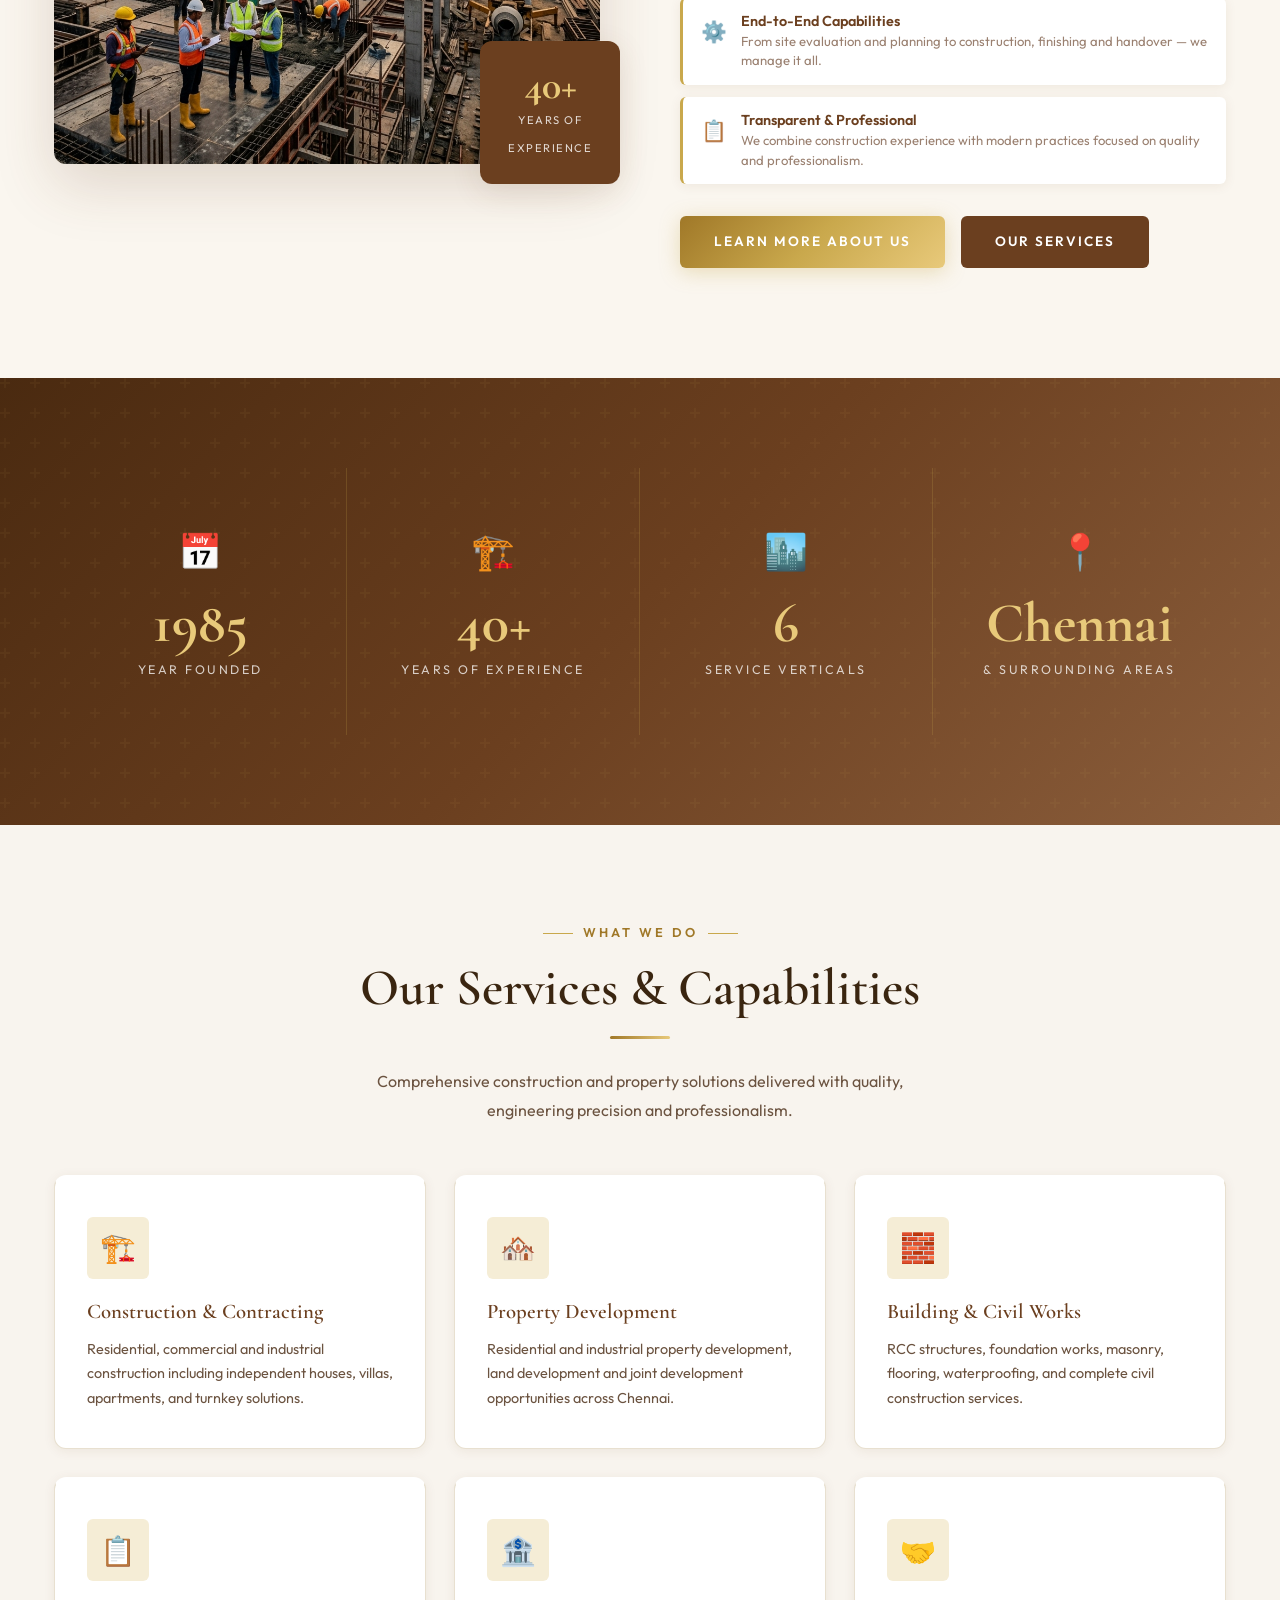
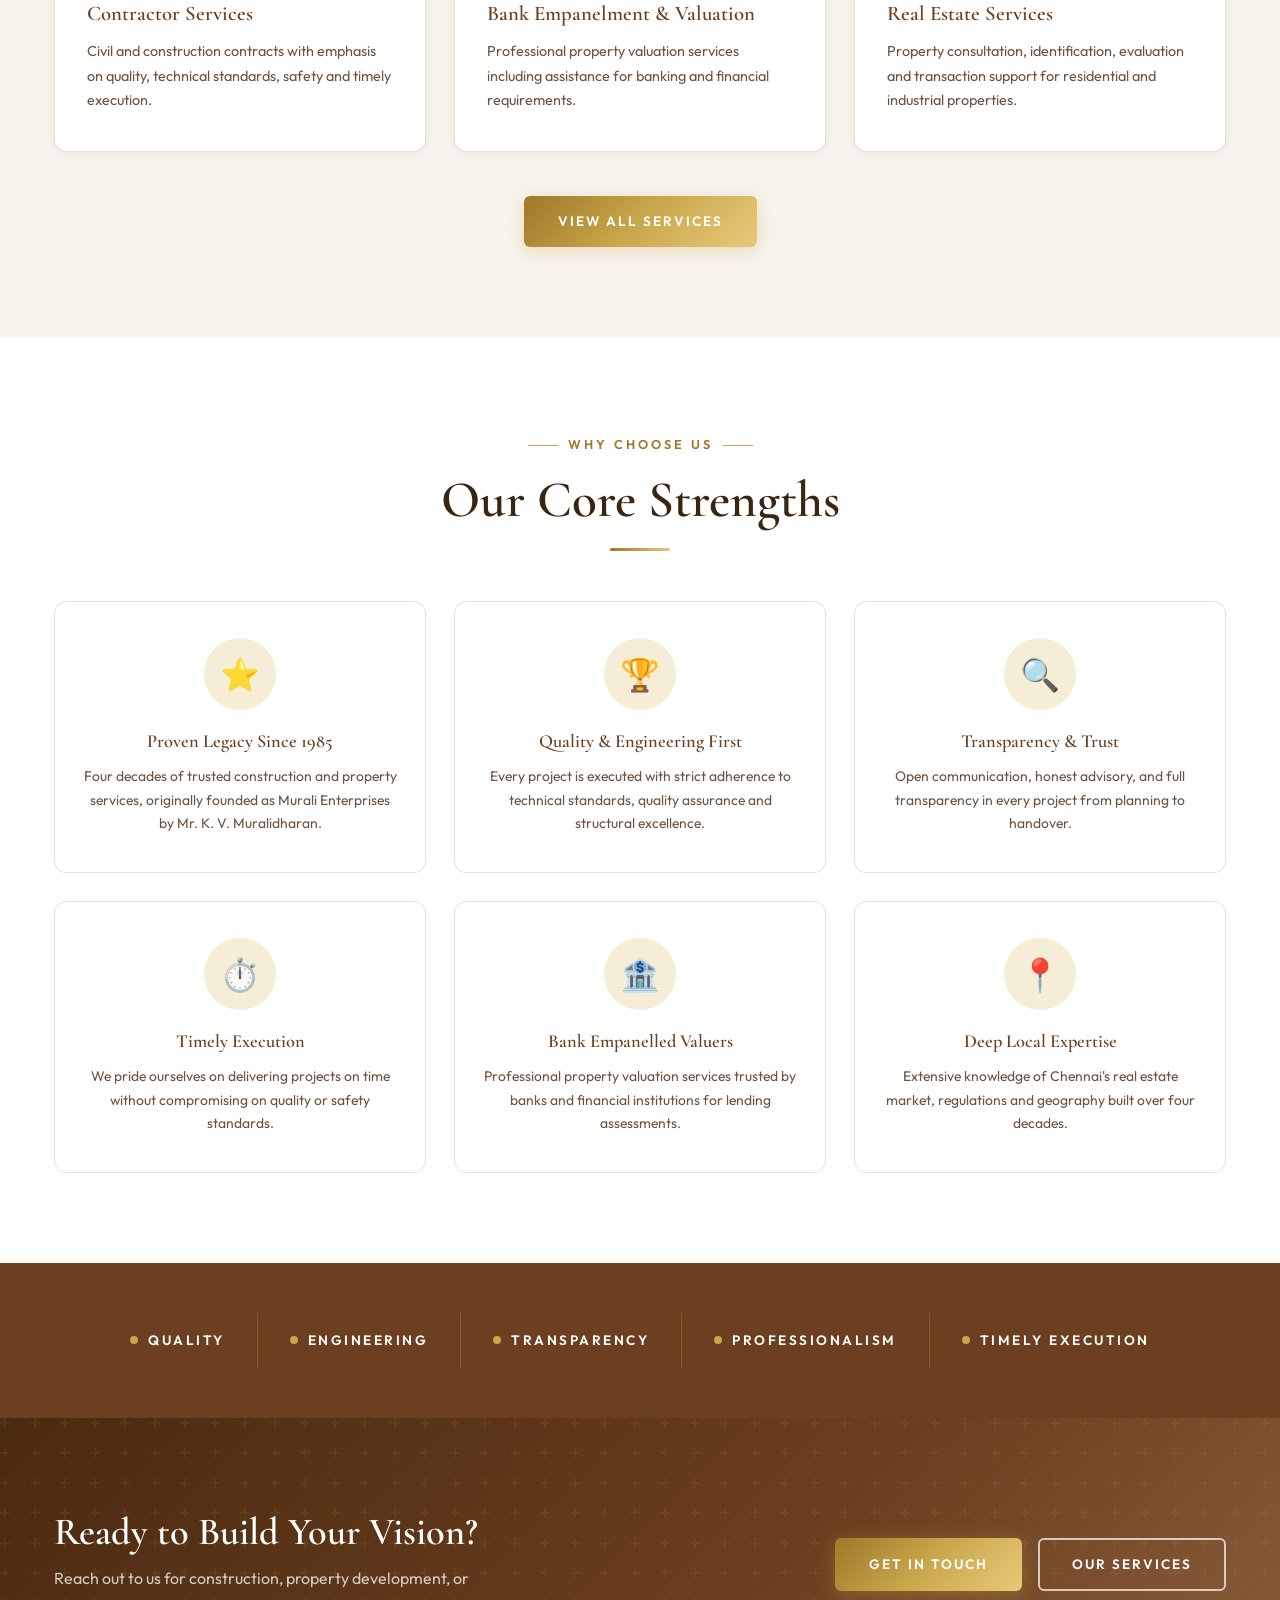
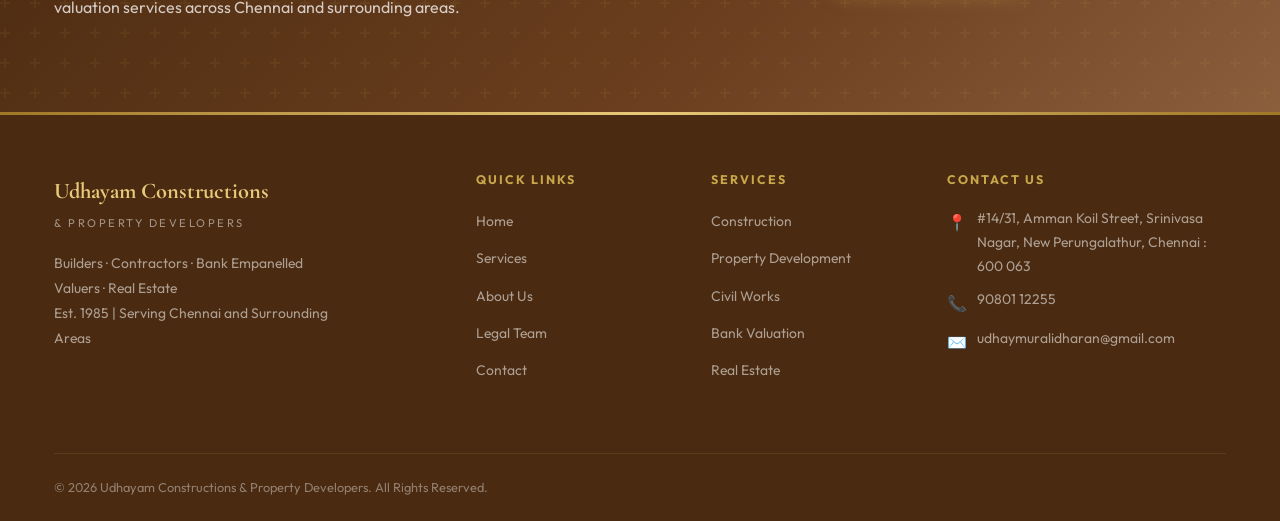
==== commit 1bad939d: "do" ====
--- a/index.html
+++ b/index.html
@@ -21,8 +21,8 @@
       <a href="index.html" class="nav-logo">
         <img src="logo.png" alt="Udhayam Constructions Logo">
         <div class="nav-logo-text">
-          <span class="brand">Udhayam Constructions</span>
-          <span class="tagline">Builders · Contractors · Valuers</span>
+          <span class="brand">Udhayam Constructions <span class="brand-sub">&amp; Property Developers</span></span>
+
         </div>
       </a>
       <ul class="nav-links">
--- a/style.css
+++ b/style.css
@@ -189,10 +189,11 @@
 .nav-logo { display: flex; align-items: center; gap: 12px; }
 .nav-logo img { height: 52px; width: auto; }
 .nav-logo-text { display: flex; flex-direction: column; }
-.nav-logo-text .brand { font-family: var(--font-heading); font-size: 1.15rem; font-weight: 700; color: var(--brown); line-height: 1.1; }
-.nav-logo-text .tagline { font-size: 0.62rem; letter-spacing: 2px; text-transform: uppercase; color: var(--gold-dark); }
+.nav-logo-text .brand { font-family: var(--font-heading); font-size: 1.1rem; font-weight: 700; color: var(--brown); line-height: 1.2; }
+.nav-logo-text .brand-sub { font-size: 0.95rem; font-weight: 600; color: var(--gold-dark); display: block; }
 #navbar.scrolled .brand { color: var(--brown); }
 #navbar:not(.scrolled) .brand { color: var(--white); }
+#navbar:not(.scrolled) .brand-sub { color: var(--gold-light); }
 #navbar:not(.scrolled) .tagline { color: var(--gold-light); }
 
 .nav-links { display: flex; align-items: center; gap: 36px; }
@@ -1033,6 +1034,10 @@
 }
 @media (max-width: 768px) {
   #navbar { padding: 0 20px; }
+  .nav-inner { height: 70px; }
+  .nav-logo img { height: 38px; }
+  .nav-logo-text .brand { font-size: 0.9rem; }
+  .nav-logo-text .tagline { font-size: 0.5rem; letter-spacing: 1px; }
   .nav-links, .nav-cta { display: none; }
   .hamburger { display: flex; }
   .hero-stats { grid-template-columns: 1fr; position: relative; }
@@ -1078,4 +1083,18 @@
     gap: 20px !important;
     max-width: 100% !important;
   }
-}
+  .hero-buttons, .cta-buttons {
+    flex-wrap: nowrap;
+    gap: 10px;
+    width: 100%;
+    justify-content: center;
+  }
+  .hero-buttons > a, .cta-buttons > a {
+    padding: 12px 10px;
+    font-size: 0.72rem;
+    width: 50%;
+    justify-content: center;
+    text-align: center;
+    letter-spacing: 1px;
+  }
+}
